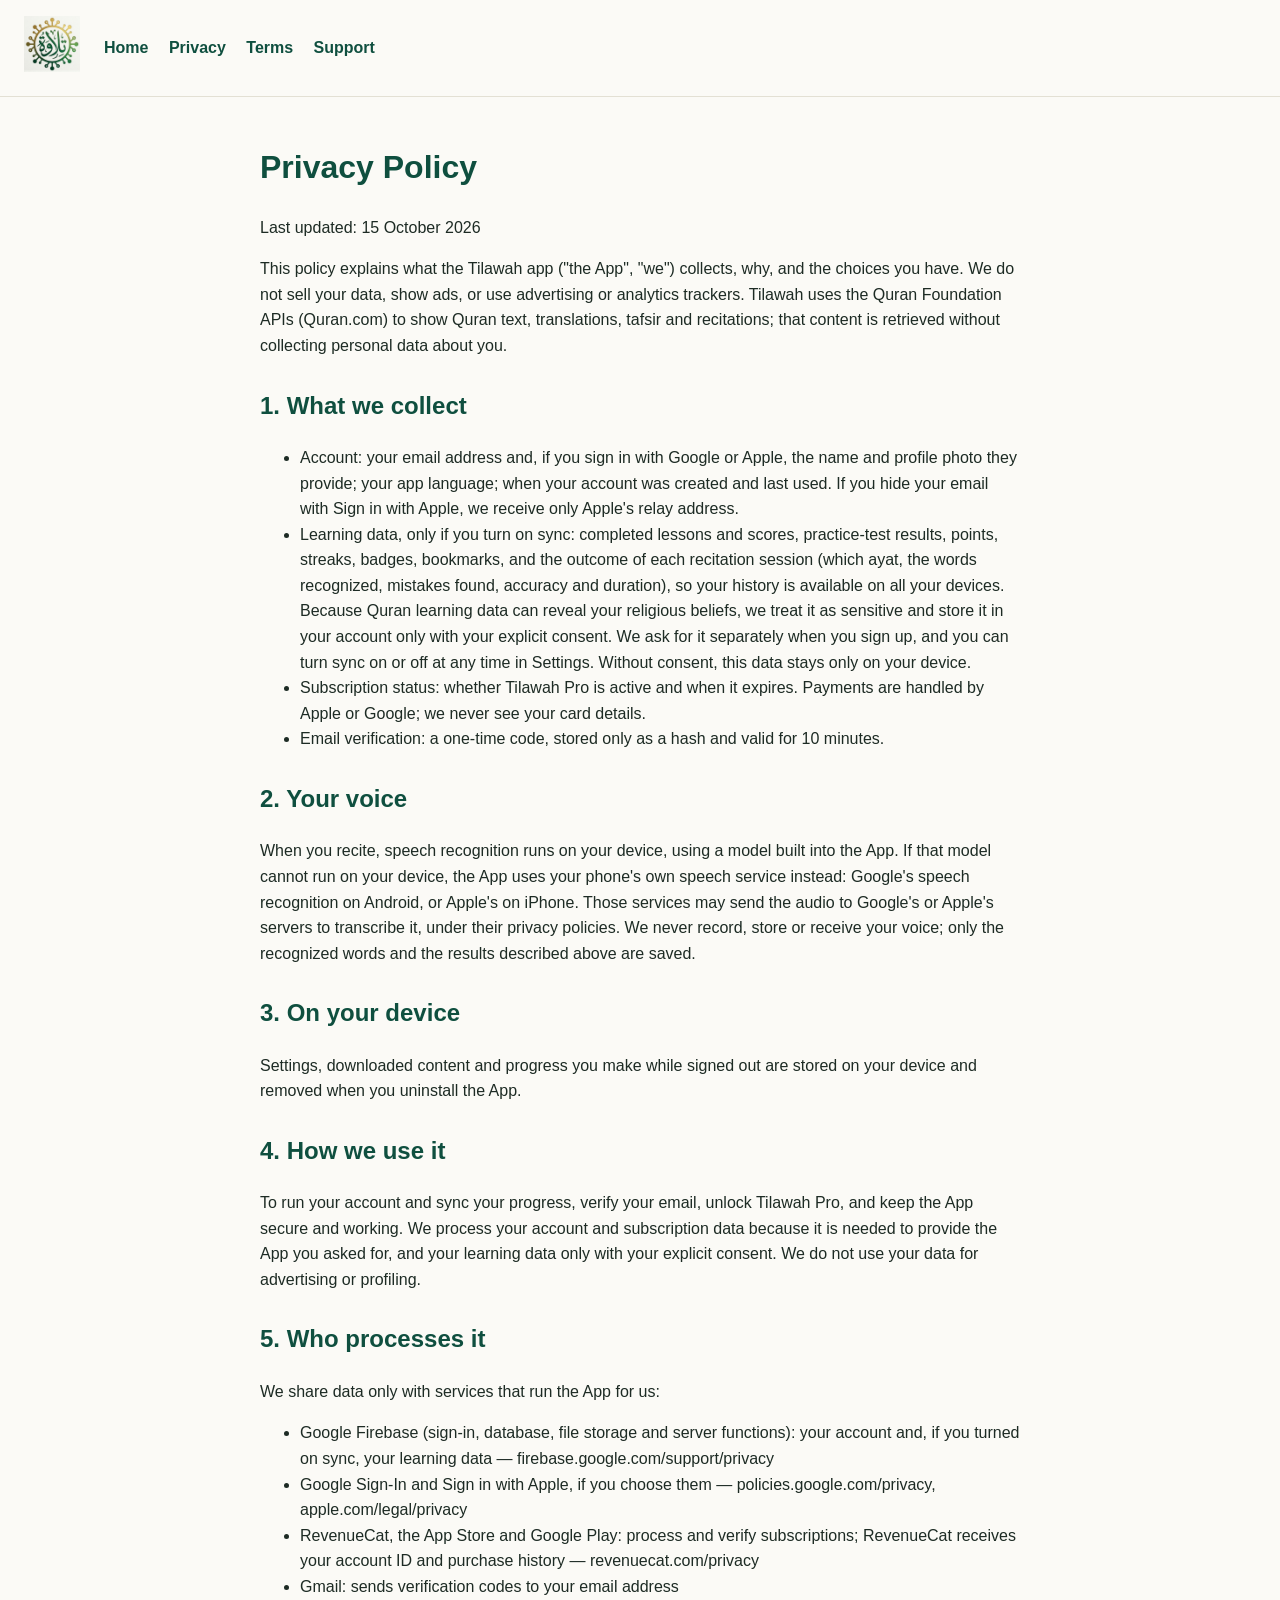
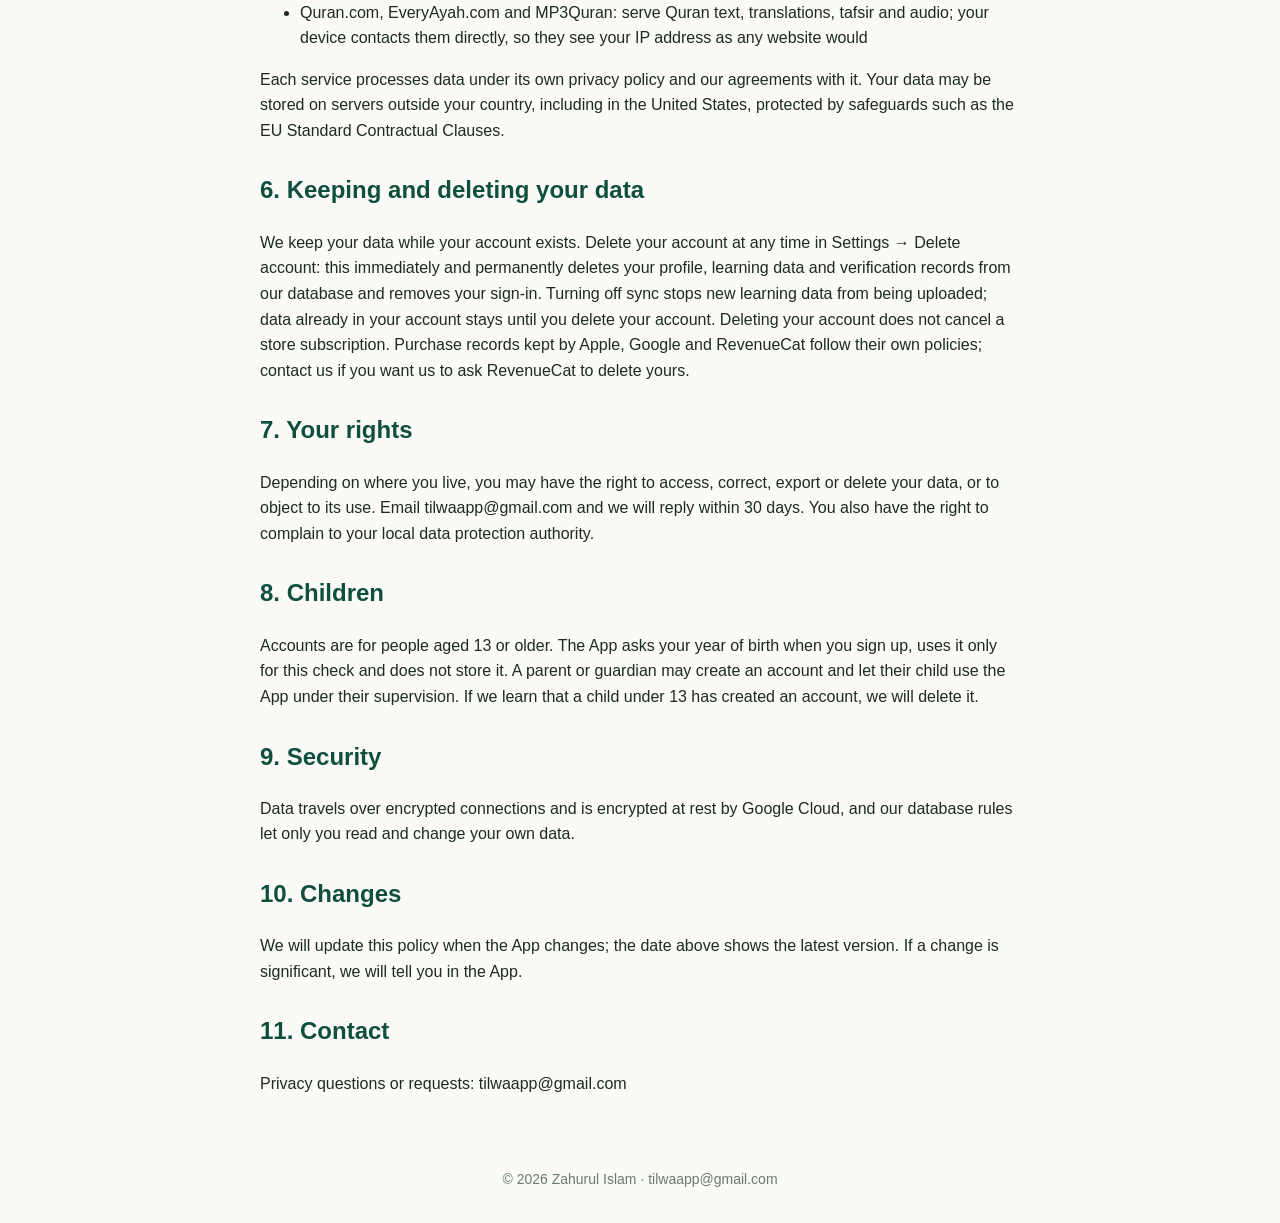
==== privacy.html @ fe8d3c19 "Tilawah AI website" ====
<!doctype html><html lang="en"><head><meta charset="utf-8"><meta name="viewport" content="width=device-width,initial-scale=1"><title>Privacy Policy – Tilawah AI</title><link rel="stylesheet" href="style.css"></head><body><header><a href="index.html"><img src="icon.png" alt="Tilawah AI" width="56"></a><nav><a href="index.html">Home</a> <a href="privacy.html">Privacy</a> <a href="terms.html">Terms</a> <a href="support.html">Support</a></nav></header><main><h1>Privacy Policy</h1><p>Last updated: 15 October 2026</p>
<p>This policy explains what the Tilawah app (&quot;the App&quot;, &quot;we&quot;) collects, why, and the choices you have. We do not sell your data, show ads, or use advertising or analytics trackers. Tilawah uses the Quran Foundation APIs (Quran.com) to show Quran text, translations, tafsir and recitations; that content is retrieved without collecting personal data about you.</p>
<h2>1. What we collect</h2>
<ul><li>Account: your email address and, if you sign in with Google or Apple, the name and profile photo they provide; your app language; when your account was created and last used. If you hide your email with Sign in with Apple, we receive only Apple&#x27;s relay address.</li>
<li>Learning data, only if you turn on sync: completed lessons and scores, practice-test results, points, streaks, badges, bookmarks, and the outcome of each recitation session (which ayat, the words recognized, mistakes found, accuracy and duration), so your history is available on all your devices. Because Quran learning data can reveal your religious beliefs, we treat it as sensitive and store it in your account only with your explicit consent. We ask for it separately when you sign up, and you can turn sync on or off at any time in Settings. Without consent, this data stays only on your device.</li>
<li>Subscription status: whether Tilawah Pro is active and when it expires. Payments are handled by Apple or Google; we never see your card details.</li>
<li>Email verification: a one-time code, stored only as a hash and valid for 10 minutes.</li>
</ul><h2>2. Your voice</h2>
<p>When you recite, speech recognition runs on your device, using a model built into the App. If that model cannot run on your device, the App uses your phone&#x27;s own speech service instead: Google&#x27;s speech recognition on Android, or Apple&#x27;s on iPhone. Those services may send the audio to Google&#x27;s or Apple&#x27;s servers to transcribe it, under their privacy policies. We never record, store or receive your voice; only the recognized words and the results described above are saved.</p>
<h2>3. On your device</h2>
<p>Settings, downloaded content and progress you make while signed out are stored on your device and removed when you uninstall the App.</p>
<h2>4. How we use it</h2>
<p>To run your account and sync your progress, verify your email, unlock Tilawah Pro, and keep the App secure and working. We process your account and subscription data because it is needed to provide the App you asked for, and your learning data only with your explicit consent. We do not use your data for advertising or profiling.</p>
<h2>5. Who processes it</h2>
<p>We share data only with services that run the App for us:</p>
<ul><li>Google Firebase (sign-in, database, file storage and server functions): your account and, if you turned on sync, your learning data — firebase.google.com/support/privacy</li>
<li>Google Sign-In and Sign in with Apple, if you choose them — policies.google.com/privacy, apple.com/legal/privacy</li>
<li>RevenueCat, the App Store and Google Play: process and verify subscriptions; RevenueCat receives your account ID and purchase history — revenuecat.com/privacy</li>
<li>Gmail: sends verification codes to your email address</li>
<li>Quran.com, EveryAyah.com and MP3Quran: serve Quran text, translations, tafsir and audio; your device contacts them directly, so they see your IP address as any website would</li>
</ul><p>Each service processes data under its own privacy policy and our agreements with it. Your data may be stored on servers outside your country, including in the United States, protected by safeguards such as the EU Standard Contractual Clauses.</p>
<h2>6. Keeping and deleting your data</h2>
<p>We keep your data while your account exists. Delete your account at any time in Settings → Delete account: this immediately and permanently deletes your profile, learning data and verification records from our database and removes your sign-in. Turning off sync stops new learning data from being uploaded; data already in your account stays until you delete your account. Deleting your account does not cancel a store subscription. Purchase records kept by Apple, Google and RevenueCat follow their own policies; contact us if you want us to ask RevenueCat to delete yours.</p>
<h2>7. Your rights</h2>
<p>Depending on where you live, you may have the right to access, correct, export or delete your data, or to object to its use. Email tilwaapp@gmail.com and we will reply within 30 days. You also have the right to complain to your local data protection authority.</p>
<h2>8. Children</h2>
<p>Accounts are for people aged 13 or older. The App asks your year of birth when you sign up, uses it only for this check and does not store it. A parent or guardian may create an account and let their child use the App under their supervision. If we learn that a child under 13 has created an account, we will delete it.</p>
<h2>9. Security</h2>
<p>Data travels over encrypted connections and is encrypted at rest by Google Cloud, and our database rules let only you read and change your own data.</p>
<h2>10. Changes</h2>
<p>We will update this policy when the App changes; the date above shows the latest version. If a change is significant, we will tell you in the App.</p>
<h2>11. Contact</h2>
<p>Privacy questions or requests: tilwaapp@gmail.com</p></main><footer>© 2026 Zahurul Islam · tilwaapp@gmail.com</footer></body></html>
---- style.css ----
body{font-family:-apple-system,Segoe UI,Roboto,sans-serif;margin:0;color:#1d2b24;background:#fbfaf6;line-height:1.6}header{display:flex;align-items:center;gap:24px;padding:16px 24px;border-bottom:1px solid #e3e0d4}nav a{margin-right:16px;color:#0f4f3f;text-decoration:none;font-weight:600}main{max-width:760px;margin:0 auto;padding:24px}h1{color:#0f4f3f}h2{color:#0f4f3f;margin-top:28px}a{color:#0f7a4f}footer{text-align:center;padding:32px;color:#6b7a72;font-size:14px}.hero{text-align:center;padding:40px 0}.hero img{width:180px}
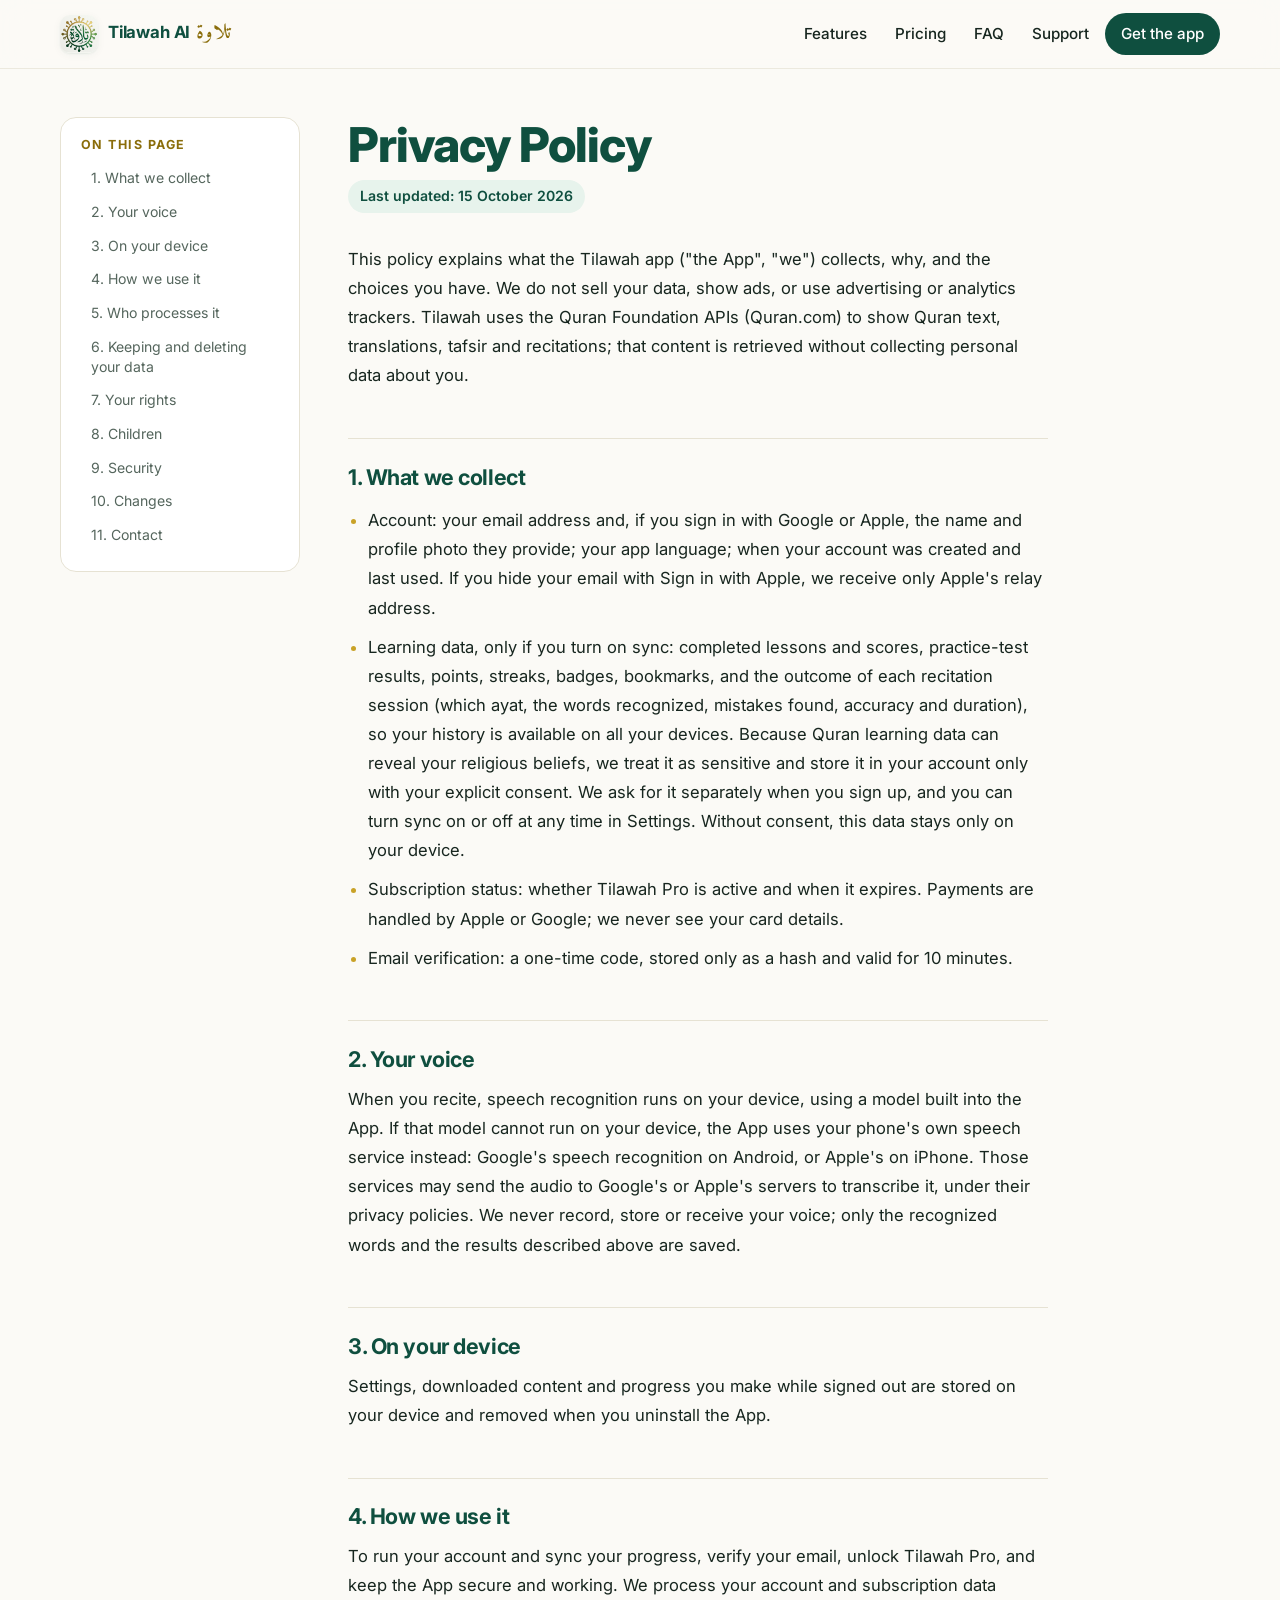
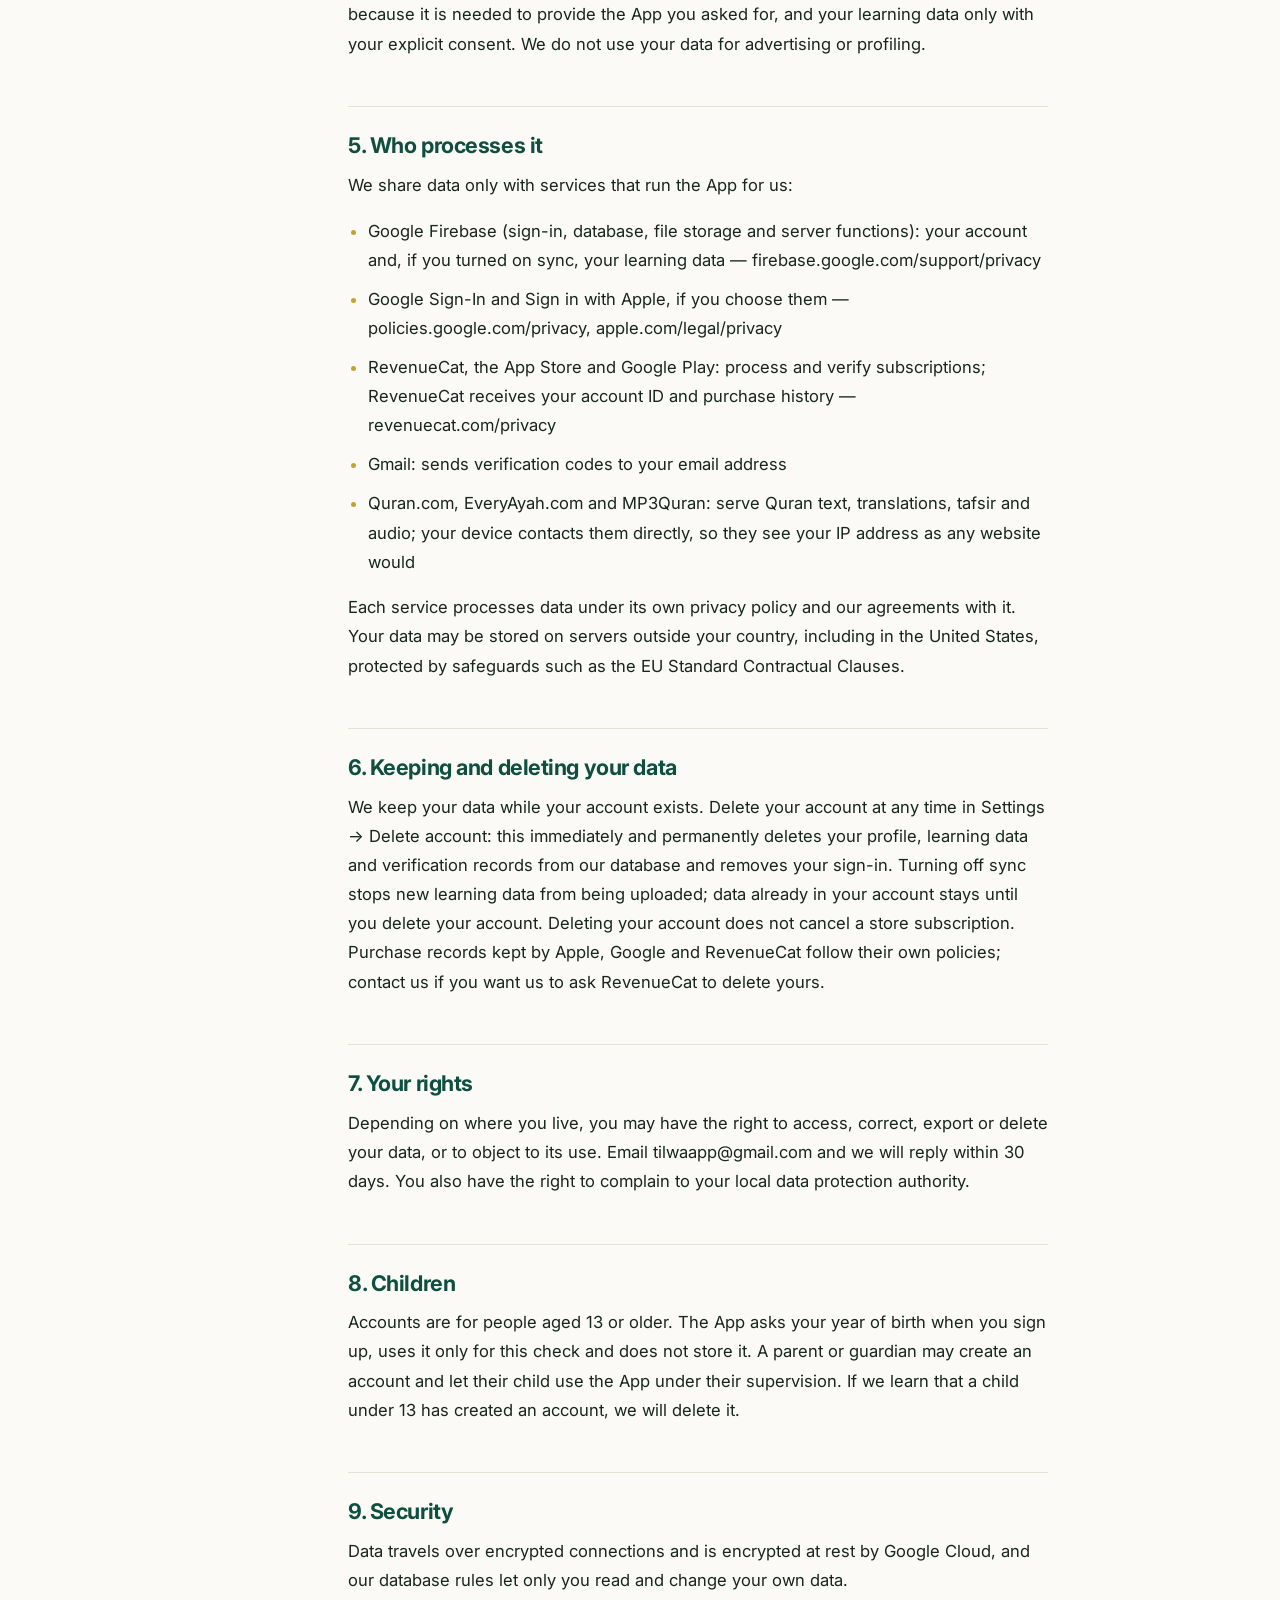
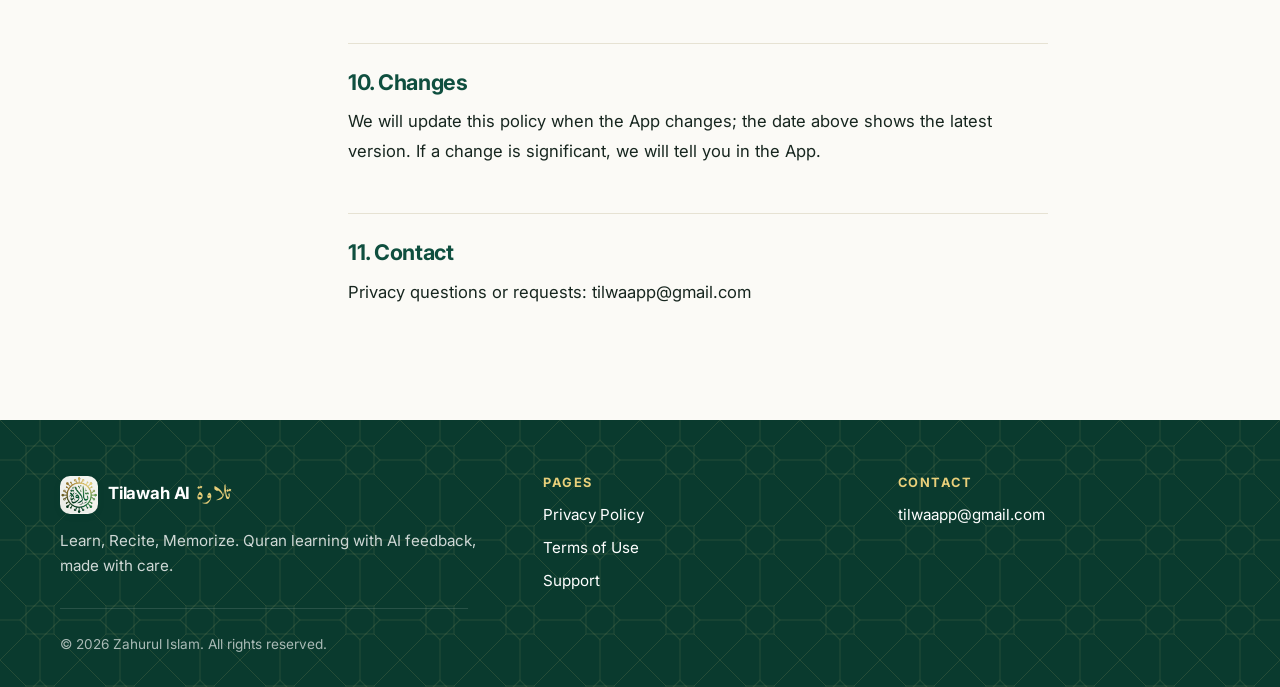
==== commit 0c3beb27: "Redesign website" ====
--- a/privacy.html
+++ b/privacy.html
@@ -1,17 +1,79 @@
-<!doctype html><html lang="en"><head><meta charset="utf-8"><meta name="viewport" content="width=device-width,initial-scale=1"><title>Privacy Policy – Tilawah AI</title><link rel="stylesheet" href="style.css"></head><body><header><a href="index.html"><img src="icon.png" alt="Tilawah AI" width="56"></a><nav><a href="index.html">Home</a> <a href="privacy.html">Privacy</a> <a href="terms.html">Terms</a> <a href="support.html">Support</a></nav></header><main><h1>Privacy Policy</h1><p>Last updated: 15 October 2026</p>
+<!doctype html>
+<html lang="en">
+<head>
+<meta charset="utf-8">
+<meta name="viewport" content="width=device-width,initial-scale=1">
+<title>Privacy Policy – Tilawah AI</title>
+<meta name="description" content="What the Tilawah AI app collects, why, and the choices you have.">
+<meta name="theme-color" content="#0F4F3F">
+<link rel="canonical" href="https://zahurul-islam.github.io/tilawah-app/privacy.html">
+<meta property="og:type" content="website">
+<meta property="og:site_name" content="Tilawah AI">
+<meta property="og:title" content="Privacy Policy – Tilawah AI">
+<meta property="og:description" content="What the Tilawah AI app collects, why, and the choices you have.">
+<meta property="og:url" content="https://zahurul-islam.github.io/tilawah-app/privacy.html">
+<meta property="og:image" content="https://zahurul-islam.github.io/tilawah-app/icon.png">
+<meta name="twitter:card" content="summary">
+<link rel="icon" type="image/png" href="icon.png">
+<link rel="apple-touch-icon" href="icon.png">
+<link rel="preconnect" href="https://fonts.googleapis.com">
+<link rel="preconnect" href="https://fonts.gstatic.com" crossorigin>
+<link rel="stylesheet" href="https://fonts.googleapis.com/css2?family=Amiri:wght@400;700&family=Inter:wght@400;500;600;700;800&display=swap">
+<link rel="stylesheet" href="style.css">
+</head>
+<body>
+<a class="skip-link" href="#main">Skip to content</a>
+
+<header class="site-header">
+  <div class="container nav">
+    <a class="brand" href="index.html" aria-label="Tilawah AI home">
+      <img src="icon.png" alt="" width="38" height="38">
+      <span>Tilawah AI <span class="ar" lang="ar">تلاوة</span></span>
+    </a>
+    <nav aria-label="Main">
+      <ul class="nav-links">
+        <li class="opt"><a href="index.html#features">Features</a></li>
+        <li class="opt"><a href="index.html#pricing">Pricing</a></li>
+        <li class="opt"><a href="index.html#faq">FAQ</a></li>
+        <li><a href="support.html">Support</a></li>
+        <li><a class="nav-cta" href="index.html#download">Get the app</a></li>
+      </ul>
+    </nav>
+  </div>
+</header>
+
+<main id="main">
+  <div class="container legal">
+    <nav class="toc" aria-label="On this page">
+      <h2>On this page</h2>
+      <ol>
+        <li><a href="#what-we-collect">1. What we collect</a></li>
+        <li><a href="#your-voice">2. Your voice</a></li>
+        <li><a href="#on-your-device">3. On your device</a></li>
+        <li><a href="#how-we-use-it">4. How we use it</a></li>
+        <li><a href="#who-processes-it">5. Who processes it</a></li>
+        <li><a href="#keeping-and-deleting-your-data">6. Keeping and deleting your data</a></li>
+        <li><a href="#your-rights">7. Your rights</a></li>
+        <li><a href="#children">8. Children</a></li>
+        <li><a href="#security">9. Security</a></li>
+        <li><a href="#changes">10. Changes</a></li>
+        <li><a href="#contact">11. Contact</a></li>
+      </ol>
+    </nav>
+    <article class="prose"><h1>Privacy Policy</h1><p>Last updated: 15 October 2026</p>
 <p>This policy explains what the Tilawah app (&quot;the App&quot;, &quot;we&quot;) collects, why, and the choices you have. We do not sell your data, show ads, or use advertising or analytics trackers. Tilawah uses the Quran Foundation APIs (Quran.com) to show Quran text, translations, tafsir and recitations; that content is retrieved without collecting personal data about you.</p>
-<h2>1. What we collect</h2>
+<h2 id="what-we-collect">1. What we collect</h2>
 <ul><li>Account: your email address and, if you sign in with Google or Apple, the name and profile photo they provide; your app language; when your account was created and last used. If you hide your email with Sign in with Apple, we receive only Apple&#x27;s relay address.</li>
 <li>Learning data, only if you turn on sync: completed lessons and scores, practice-test results, points, streaks, badges, bookmarks, and the outcome of each recitation session (which ayat, the words recognized, mistakes found, accuracy and duration), so your history is available on all your devices. Because Quran learning data can reveal your religious beliefs, we treat it as sensitive and store it in your account only with your explicit consent. We ask for it separately when you sign up, and you can turn sync on or off at any time in Settings. Without consent, this data stays only on your device.</li>
 <li>Subscription status: whether Tilawah Pro is active and when it expires. Payments are handled by Apple or Google; we never see your card details.</li>
 <li>Email verification: a one-time code, stored only as a hash and valid for 10 minutes.</li>
-</ul><h2>2. Your voice</h2>
+</ul><h2 id="your-voice">2. Your voice</h2>
 <p>When you recite, speech recognition runs on your device, using a model built into the App. If that model cannot run on your device, the App uses your phone&#x27;s own speech service instead: Google&#x27;s speech recognition on Android, or Apple&#x27;s on iPhone. Those services may send the audio to Google&#x27;s or Apple&#x27;s servers to transcribe it, under their privacy policies. We never record, store or receive your voice; only the recognized words and the results described above are saved.</p>
-<h2>3. On your device</h2>
+<h2 id="on-your-device">3. On your device</h2>
 <p>Settings, downloaded content and progress you make while signed out are stored on your device and removed when you uninstall the App.</p>
-<h2>4. How we use it</h2>
+<h2 id="how-we-use-it">4. How we use it</h2>
 <p>To run your account and sync your progress, verify your email, unlock Tilawah Pro, and keep the App secure and working. We process your account and subscription data because it is needed to provide the App you asked for, and your learning data only with your explicit consent. We do not use your data for advertising or profiling.</p>
-<h2>5. Who processes it</h2>
+<h2 id="who-processes-it">5. Who processes it</h2>
 <p>We share data only with services that run the App for us:</p>
 <ul><li>Google Firebase (sign-in, database, file storage and server functions): your account and, if you turned on sync, your learning data — firebase.google.com/support/privacy</li>
 <li>Google Sign-In and Sign in with Apple, if you choose them — policies.google.com/privacy, apple.com/legal/privacy</li>
@@ -19,15 +81,43 @@
 <li>Gmail: sends verification codes to your email address</li>
 <li>Quran.com, EveryAyah.com and MP3Quran: serve Quran text, translations, tafsir and audio; your device contacts them directly, so they see your IP address as any website would</li>
 </ul><p>Each service processes data under its own privacy policy and our agreements with it. Your data may be stored on servers outside your country, including in the United States, protected by safeguards such as the EU Standard Contractual Clauses.</p>
-<h2>6. Keeping and deleting your data</h2>
+<h2 id="keeping-and-deleting-your-data">6. Keeping and deleting your data</h2>
 <p>We keep your data while your account exists. Delete your account at any time in Settings → Delete account: this immediately and permanently deletes your profile, learning data and verification records from our database and removes your sign-in. Turning off sync stops new learning data from being uploaded; data already in your account stays until you delete your account. Deleting your account does not cancel a store subscription. Purchase records kept by Apple, Google and RevenueCat follow their own policies; contact us if you want us to ask RevenueCat to delete yours.</p>
-<h2>7. Your rights</h2>
+<h2 id="your-rights">7. Your rights</h2>
 <p>Depending on where you live, you may have the right to access, correct, export or delete your data, or to object to its use. Email tilwaapp@gmail.com and we will reply within 30 days. You also have the right to complain to your local data protection authority.</p>
-<h2>8. Children</h2>
+<h2 id="children">8. Children</h2>
 <p>Accounts are for people aged 13 or older. The App asks your year of birth when you sign up, uses it only for this check and does not store it. A parent or guardian may create an account and let their child use the App under their supervision. If we learn that a child under 13 has created an account, we will delete it.</p>
-<h2>9. Security</h2>
+<h2 id="security">9. Security</h2>
 <p>Data travels over encrypted connections and is encrypted at rest by Google Cloud, and our database rules let only you read and change your own data.</p>
-<h2>10. Changes</h2>
+<h2 id="changes">10. Changes</h2>
 <p>We will update this policy when the App changes; the date above shows the latest version. If a change is significant, we will tell you in the App.</p>
-<h2>11. Contact</h2>
-<p>Privacy questions or requests: tilwaapp@gmail.com</p></main><footer>© 2026 Zahurul Islam · tilwaapp@gmail.com</footer></body></html>+<h2 id="contact">11. Contact</h2>
+<p>Privacy questions or requests: tilwaapp@gmail.com</p></article>
+  </div>
+</main>
+
+<footer class="site-footer">
+  <div class="container">
+    <div class="footer-grid">
+      <div>
+        <a class="brand" href="index.html"><img src="icon.png" alt="" width="38" height="38"><span>Tilawah AI <span class="ar" lang="ar">تلاوة</span></span></a>
+        <p>Learn, Recite, Memorize. Quran learning with AI feedback, made with care.</p>
+      </div>
+      <nav aria-label="Footer">
+        <h2>Pages</h2>
+        <ul>
+          <li><a href="privacy.html">Privacy Policy</a></li>
+          <li><a href="terms.html">Terms of Use</a></li>
+          <li><a href="support.html">Support</a></li>
+        </ul>
+      </nav>
+      <div>
+        <h2>Contact</h2>
+        <ul><li><a href="mailto:tilwaapp@gmail.com">tilwaapp@gmail.com</a></li></ul>
+      </div>
+    </div>
+    <p class="copyright">© 2026 Zahurul Islam. All rights reserved.</p>
+  </div>
+</footer>
+</body>
+</html>
--- a/style.css
+++ b/style.css
@@ -1 +1,382 @@
-body{font-family:-apple-system,Segoe UI,Roboto,sans-serif;margin:0;color:#1d2b24;background:#fbfaf6;line-height:1.6}header{display:flex;align-items:center;gap:24px;padding:16px 24px;border-bottom:1px solid #e3e0d4}nav a{margin-right:16px;color:#0f4f3f;text-decoration:none;font-weight:600}main{max-width:760px;margin:0 auto;padding:24px}h1{color:#0f4f3f}h2{color:#0f4f3f;margin-top:28px}a{color:#0f7a4f}footer{text-align:center;padding:32px;color:#6b7a72;font-size:14px}.hero{text-align:center;padding:40px 0}.hero img{width:180px}+/* Tilawah AI — shared styles. No build step. */
+:root {
+  --deep: #0F4F3F;
+  --deep-2: #0A3A2E;
+  --mid: #1B8A5A;
+  --mint: #E7F3EC;
+  --gold: #C9A227;
+  --gold-text: #8A6D0B;   /* gold that passes AA on light bg */
+  --gold-light: #E8CF7A;  /* gold that passes AA on deep bg */
+  --bg: #FBFAF6;
+  --surface: #FFFFFF;
+  --ink: #17261F;
+  --muted: #55665D;
+  --line: #E6E2D3;
+  --radius: 20px;
+  --shadow-sm: 0 1px 2px rgba(15, 79, 63, .06), 0 2px 8px rgba(15, 79, 63, .05);
+  --shadow-lg: 0 24px 60px -20px rgba(10, 58, 46, .35), 0 8px 24px -12px rgba(10, 58, 46, .2);
+  --font: "Inter", system-ui, -apple-system, "Segoe UI", Roboto, sans-serif;
+  --arabic: "Amiri", "Scheherazade New", serif;
+  --max: 1160px;
+  /* 8-point star lattice (gold on light) */
+  --pattern: url("data:image/svg+xml,%3Csvg xmlns='http://www.w3.org/2000/svg' width='80' height='80' viewBox='0 0 80 80'%3E%3Cg fill='none' stroke='%23C9A227' stroke-opacity='.22' stroke-width='1'%3E%3Crect x='26' y='26' width='28' height='28'/%3E%3Crect x='26' y='26' width='28' height='28' transform='rotate(45 40 40)'/%3E%3Cpath d='M0 0l26 26M80 0L54 26M0 80l26-26M80 80L54 54M40 0v20.2M40 59.8V80M0 40h20.2M59.8 40H80'/%3E%3C/g%3E%3C/svg%3E");
+  /* same lattice, light strokes for dark sections */
+  --pattern-dark: url("data:image/svg+xml,%3Csvg xmlns='http://www.w3.org/2000/svg' width='80' height='80' viewBox='0 0 80 80'%3E%3Cg fill='none' stroke='%23E8CF7A' stroke-opacity='.12' stroke-width='1'%3E%3Crect x='26' y='26' width='28' height='28'/%3E%3Crect x='26' y='26' width='28' height='28' transform='rotate(45 40 40)'/%3E%3Cpath d='M0 0l26 26M80 0L54 26M0 80l26-26M80 80L54 54M40 0v20.2M40 59.8V80M0 40h20.2M59.8 40H80'/%3E%3C/g%3E%3C/svg%3E");
+}
+
+*, *::before, *::after { box-sizing: border-box; }
+html { scroll-behavior: smooth; scroll-padding-top: 88px; -webkit-text-size-adjust: 100%; }
+body {
+  margin: 0;
+  font-family: var(--font);
+  font-size: 1rem;
+  line-height: 1.65;
+  color: var(--ink);
+  background: var(--bg);
+  -webkit-font-smoothing: antialiased;
+  text-rendering: optimizeLegibility;
+}
+img, svg { display: block; max-width: 100%; }
+a { color: var(--mid); text-underline-offset: 3px; }
+a:hover { color: var(--deep); }
+:focus-visible { outline: 3px solid var(--gold); outline-offset: 3px; border-radius: 6px; }
+h1, h2, h3 { color: var(--deep); line-height: 1.15; letter-spacing: -.02em; margin: 0 0 .5em; }
+p { margin: 0 0 1em; }
+.ar { font-family: var(--arabic); font-weight: 700; }
+
+.skip-link {
+  position: absolute; left: 16px; top: -60px; z-index: 100;
+  background: var(--deep); color: #fff; padding: 10px 16px; border-radius: 10px;
+  text-decoration: none; font-weight: 600;
+}
+.skip-link:focus { top: 12px; color: #fff; }
+
+.container { width: min(100% - 40px, var(--max)); margin-inline: auto; }
+
+/* ---------- Navbar ---------- */
+.site-header {
+  position: sticky; top: 0; z-index: 50;
+  background: rgba(251, 250, 246, .78);
+  -webkit-backdrop-filter: saturate(180%) blur(14px);
+  backdrop-filter: saturate(180%) blur(14px);
+  border-bottom: 1px solid rgba(230, 226, 211, .7);
+}
+.nav { display: flex; align-items: center; justify-content: space-between; gap: 16px; height: 68px; }
+.brand { white-space: nowrap; display: flex; align-items: center; gap: 10px; text-decoration: none; color: var(--deep); font-weight: 700; font-size: 1.05rem; letter-spacing: -.01em; }
+.brand img { width: 38px; height: 38px; border-radius: 10px; box-shadow: var(--shadow-sm); }
+.brand .ar { font-size: 1.35rem; color: var(--gold-text); font-weight: 400; margin-left: 2px; }
+.nav-links { display: flex; align-items: center; gap: 4px; list-style: none; margin: 0; padding: 0; }
+.nav-links a {
+  display: block; white-space: nowrap; padding: 8px 12px; border-radius: 999px;
+  color: var(--ink); text-decoration: none; font-weight: 500; font-size: .95rem;
+  transition: background .2s, color .2s;
+}
+.nav-links a:hover { background: var(--mint); color: var(--deep); }
+.nav-links a[aria-current="page"] { color: var(--deep); background: var(--mint); }
+.nav-links .nav-cta { background: var(--deep); color: #fff; padding-inline: 16px; }
+.nav-links .nav-cta:hover { background: var(--mid); color: #fff; }
+@media (max-width: 720px) {
+  .nav-links .opt { display: none; }
+  .brand .ar { display: none; }
+  .nav-links a { padding-inline: 10px; font-size: .9rem; }
+}
+
+/* ---------- Buttons ---------- */
+.btn {
+  display: inline-flex; align-items: center; gap: 8px; padding: 12px 20px;
+  border-radius: 999px; font-weight: 600; text-decoration: none; transition: transform .2s, box-shadow .2s, background .2s;
+}
+.btn-primary { background: var(--deep); color: #fff; box-shadow: var(--shadow-sm); }
+.btn-primary:hover { background: var(--mid); color: #fff; transform: translateY(-1px); }
+.btn-ghost { color: var(--deep); border: 1px solid var(--line); background: var(--surface); }
+.btn-ghost:hover { border-color: var(--mid); }
+
+.store-row { display: flex; flex-wrap: wrap; gap: 12px; }
+.store-btn {
+  display: inline-flex; align-items: center; gap: 12px; min-width: 210px;
+  padding: 10px 18px 10px 14px; border-radius: 14px;
+  background: var(--deep-2); color: #fff; text-decoration: none;
+  border: 1px solid rgba(232, 207, 122, .35);
+  box-shadow: var(--shadow-sm);
+  transition: transform .2s, box-shadow .2s, border-color .2s;
+}
+.store-btn:hover { color: #fff; transform: translateY(-2px); box-shadow: var(--shadow-lg); border-color: var(--gold); }
+.store-btn svg { width: 26px; height: 26px; flex: none; fill: currentColor; }
+.store-btn span { display: flex; flex-direction: column; line-height: 1.2; }
+.store-btn small { font-size: .72rem; color: var(--gold-light); letter-spacing: .02em; }
+.store-btn strong { font-size: 1.1rem; font-weight: 600; letter-spacing: -.01em; }
+
+/* ---------- Hero ---------- */
+.hero {
+  position: relative; overflow: hidden;
+  padding: 56px 0 72px;
+  background:
+    radial-gradient(60% 50% at 85% 20%, rgba(27, 138, 90, .16), transparent 70%),
+    radial-gradient(45% 40% at 10% 90%, rgba(201, 162, 39, .16), transparent 70%),
+    var(--pattern), var(--bg);
+}
+.hero::after { /* fade pattern into next section */
+  content: ""; position: absolute; inset: auto 0 0; height: 120px;
+  background: linear-gradient(transparent, var(--bg)); pointer-events: none;
+}
+.hero-grid { position: relative; z-index: 1; display: grid; gap: 48px; align-items: center; }
+.eyebrow {
+  display: inline-flex; align-items: center; gap: 8px;
+  padding: 6px 14px; border-radius: 999px; margin-bottom: 20px;
+  background: rgba(255, 255, 255, .8); border: 1px solid var(--line);
+  font-size: .85rem; font-weight: 600; color: var(--gold-text);
+}
+.eyebrow .ar { font-size: 1.15rem; color: var(--deep); font-weight: 400; }
+.hero h1 { font-size: clamp(2.5rem, 7vw, 4.4rem); font-weight: 800; letter-spacing: -.035em; margin-bottom: 20px; }
+.grad {
+  background: linear-gradient(100deg, var(--mid) 10%, #A8841A 90%);
+  -webkit-background-clip: text; background-clip: text; color: transparent;
+}
+.hero .lead { font-size: clamp(1.05rem, 2.2vw, 1.25rem); color: var(--muted); max-width: 34em; margin-bottom: 32px; }
+.hero-note { margin: 18px 0 0; font-size: .9rem; color: var(--muted); }
+.hero-note strong { color: var(--deep); }
+@media (min-width: 960px) {
+  .hero { padding: 88px 0 112px; }
+  .hero-grid { grid-template-columns: 1.15fr .85fr; }
+}
+
+/* ---------- Phone mockup ---------- */
+.phone-wrap { display: grid; place-items: center; position: relative; }
+.phone-wrap::before { /* glow */
+  content: ""; position: absolute; width: 78%; aspect-ratio: 1; border-radius: 50%;
+  background: radial-gradient(circle, rgba(201, 162, 39, .35), rgba(27, 138, 90, .15) 50%, transparent 70%);
+  filter: blur(20px);
+}
+.phone {
+  position: relative; width: 290px; aspect-ratio: 9 / 19; padding: 12px;
+  border-radius: 46px; background: linear-gradient(145deg, #1d2a25, #07120e);
+  box-shadow: var(--shadow-lg), inset 0 0 0 2px rgba(255, 255, 255, .08);
+  animation: float 7s ease-in-out infinite;
+}
+.screen {
+  position: relative; height: 100%; border-radius: 36px; overflow: hidden;
+  display: flex; flex-direction: column;
+  background: var(--pattern-dark), linear-gradient(180deg, var(--deep) 0%, var(--deep-2) 100%);
+  color: #fff;
+}
+.notch { position: absolute; top: 8px; left: 50%; translate: -50% 0; width: 92px; height: 24px; border-radius: 20px; background: #050b09; }
+.statusbar { display: flex; justify-content: space-between; padding: 12px 22px 0; font-size: .68rem; font-weight: 600; opacity: .85; }
+.scr-head { text-align: center; padding: 26px 16px 10px; }
+.scr-head small { display: block; font-size: .62rem; letter-spacing: .14em; text-transform: uppercase; color: var(--gold-light); }
+.scr-head .ar { font-size: 1.5rem; font-weight: 400; line-height: 1.5; }
+.ayah-card {
+  margin: 4px 14px; padding: 14px 12px; border-radius: 18px;
+  background: rgba(255, 255, 255, .06); border: 1px solid rgba(232, 207, 122, .18);
+  direction: rtl; text-align: center;
+  font-family: var(--arabic); font-size: 1.32rem; line-height: 2.1;
+}
+.ayah-card + .ayah-card { margin-top: 8px; }
+.w { padding: 0 2px; border-radius: 6px; transition: background .3s; }
+.w.ok { color: #9BE3BD; }
+.w.fix { color: #FFE08A; background: rgba(201, 162, 39, .18); box-shadow: inset 0 -2px 0 var(--gold); }
+.w.now { color: #fff; background: rgba(27, 138, 90, .55); animation: now 2.4s ease-in-out infinite; }
+.ayah-num {
+  display: inline-grid; place-items: center; width: 1.6em; height: 1.6em; margin-inline: 4px;
+  font-size: .62em; border: 1px solid var(--gold-light); border-radius: 50%; color: var(--gold-light);
+  font-family: var(--font); vertical-align: middle;
+}
+.feedback {
+  margin: 12px 14px 0; display: flex; align-items: center; gap: 10px;
+  padding: 10px 12px; border-radius: 14px; background: rgba(255, 255, 255, .95); color: var(--ink);
+  font-size: .7rem; line-height: 1.35; box-shadow: 0 8px 20px rgba(0, 0, 0, .25);
+}
+.feedback [lang="ar"] { font-family: var(--arabic); font-size: 1.15em; }
+.feedback b { display: block; color: var(--deep); font-size: .74rem; }
+.ring {
+  flex: none; display: grid; place-items: center; width: 38px; height: 38px; border-radius: 50%;
+  background: conic-gradient(var(--mid) 0 94%, var(--line) 0); font-weight: 700; font-size: .66rem; color: var(--deep);
+}
+.ring::before { content: ""; grid-area: 1 / 1; width: 30px; height: 30px; border-radius: 50%; background: #fff; }
+.ring span { grid-area: 1 / 1; position: relative; }
+.rec { margin-top: auto; padding: 14px 0 26px; display: flex; flex-direction: column; align-items: center; gap: 12px; }
+.wave { display: flex; align-items: center; gap: 4px; height: 28px; }
+.wave i { width: 4px; height: 100%; border-radius: 4px; background: var(--gold-light); transform-origin: center; animation: wave 1.1s ease-in-out infinite; }
+.wave i:nth-child(2n) { animation-delay: -.3s; background: #9BE3BD; }
+.wave i:nth-child(3n) { animation-delay: -.6s; }
+.wave i:nth-child(5n) { animation-delay: -.85s; }
+.mic {
+  display: grid; place-items: center; width: 58px; height: 58px; border-radius: 50%;
+  background: linear-gradient(145deg, var(--gold-light), var(--gold)); color: var(--deep-2);
+  box-shadow: 0 0 0 0 rgba(232, 207, 122, .5); animation: pulse 2.2s ease-out infinite;
+}
+.mic svg { width: 24px; height: 24px; }
+
+/* ---------- Sections ---------- */
+.section { padding: 80px 0; }
+.section-head { max-width: 640px; margin: 0 auto 48px; text-align: center; }
+.kicker { display: inline-block; font-size: .8rem; font-weight: 700; letter-spacing: .14em; text-transform: uppercase; color: var(--gold-text); margin-bottom: 12px; }
+.section-head h2 { font-size: clamp(1.9rem, 4.5vw, 2.75rem); font-weight: 800; }
+.section-head p { color: var(--muted); font-size: 1.08rem; }
+@media (min-width: 960px) { .section { padding: 112px 0; } }
+
+/* Features */
+.features { display: grid; gap: 20px; }
+@media (min-width: 680px) { .features { grid-template-columns: repeat(2, 1fr); } }
+.card {
+  position: relative; padding: 28px; border-radius: var(--radius);
+  background: var(--surface); border: 1px solid var(--line); box-shadow: var(--shadow-sm);
+  transition: transform .3s, box-shadow .3s, border-color .3s;
+}
+.card:hover { transform: translateY(-4px); box-shadow: var(--shadow-lg); border-color: rgba(201, 162, 39, .5); }
+.card h3, .card .h3 { font-size: 1.25rem; margin-bottom: 8px; }
+.card p { color: var(--muted); margin: 0; }
+.icon {
+  display: grid; place-items: center; width: 52px; height: 52px; margin-bottom: 18px; border-radius: 16px;
+  background: linear-gradient(145deg, var(--mint), #fff); border: 1px solid rgba(27, 138, 90, .2); color: var(--deep);
+}
+.icon svg { width: 26px; height: 26px; fill: none; stroke: currentColor; stroke-width: 1.8; stroke-linecap: round; stroke-linejoin: round; }
+.badge {
+  position: absolute; top: 24px; right: 24px; padding: 4px 10px; border-radius: 999px;
+  font-size: .72rem; font-weight: 700; letter-spacing: .04em; text-transform: uppercase;
+}
+.badge-free { background: var(--mint); color: var(--deep); }
+.badge-pro { background: linear-gradient(135deg, #F6E7B0, var(--gold-light)); color: #4A3A05; }
+.chips { display: flex; flex-wrap: wrap; gap: 6px; margin: 14px 0 0; padding: 0; list-style: none; }
+.chips li { padding: 4px 10px; border-radius: 999px; background: var(--bg); border: 1px solid var(--line); font-size: .82rem; color: var(--deep); }
+
+/* Steps */
+.steps-section { background: var(--surface); border-block: 1px solid var(--line); }
+.steps { display: grid; gap: 20px; counter-reset: step; list-style: none; margin: 0; padding: 0; }
+@media (min-width: 860px) { .steps { grid-template-columns: repeat(3, 1fr); gap: 28px; } }
+.step { position: relative; padding: 28px; border-radius: var(--radius); background: var(--bg); border: 1px solid var(--line); }
+.step::before {
+  counter-increment: step; content: counter(step);
+  display: grid; place-items: center; width: 52px; height: 52px; margin-bottom: 18px;
+  clip-path: polygon(50% 0, 100% 50%, 50% 100%, 0 50%);
+  background: var(--deep); color: var(--gold-light); font-weight: 800; font-size: 1.1rem;
+}
+.step h3 { font-size: 1.2rem; }
+.step p { color: var(--muted); margin: 0; }
+
+/* Pricing */
+.pricing-section { position: relative; color: #fff; background: var(--pattern-dark), radial-gradient(70% 60% at 50% 0%, #17694F, var(--deep) 55%, var(--deep-2)); }
+.pricing-section .section-head h2 { color: #fff; }
+.pricing-section .section-head p { color: rgba(255, 255, 255, .78); }
+.pricing-section .kicker { color: var(--gold-light); }
+.plans { display: grid; gap: 24px; max-width: 880px; margin-inline: auto; }
+@media (min-width: 780px) { .plans { grid-template-columns: 1fr 1fr; } }
+.plan { display: flex; flex-direction: column; padding: 32px; border-radius: 24px; background: rgba(255, 255, 255, .06); border: 1px solid rgba(255, 255, 255, .14); }
+.plan h3 { color: #fff; font-size: 1.35rem; }
+.plan .price { font-size: 2.6rem; font-weight: 800; letter-spacing: -.03em; line-height: 1; margin: 10px 0 4px; }
+.plan .price small { font-size: 1rem; font-weight: 500; opacity: .8; }
+.plan .alt { color: rgba(255, 255, 255, .78); font-size: .95rem; margin-bottom: 24px; }
+.plan-pro { background: linear-gradient(160deg, #FFFDF6, #F7EFD3); color: var(--ink); border: 2px solid var(--gold); box-shadow: 0 30px 60px -20px rgba(0, 0, 0, .45); }
+.plan-pro h3 { color: var(--deep); }
+.plan-pro .alt { color: var(--muted); }
+.save { display: inline-block; margin-left: 6px; padding: 2px 8px; border-radius: 999px; background: var(--deep); color: var(--gold-light); font-size: .75rem; font-weight: 700; }
+.ticks { list-style: none; margin: 0 0 8px; padding: 0; display: grid; gap: 12px; }
+.ticks li { display: flex; gap: 10px; align-items: flex-start; }
+.ticks svg { flex: none; width: 20px; height: 20px; margin-top: 3px; fill: none; stroke: currentColor; stroke-width: 2.4; stroke-linecap: round; stroke-linejoin: round; }
+.plan .ticks .yes svg { color: var(--gold-light); }
+.plan-pro .ticks .yes svg { color: var(--mid); }
+.ticks .no { opacity: .7; }
+.fine { max-width: 720px; margin: 32px auto 0; text-align: center; font-size: .85rem; color: rgba(255, 255, 255, .72); }
+.fine a { color: var(--gold-light); }
+
+/* FAQ */
+.faq { max-width: 780px; margin-inline: auto; display: grid; gap: 12px; }
+.faq details { border-radius: 16px; background: var(--surface); border: 1px solid var(--line); transition: border-color .2s, box-shadow .2s; }
+.faq details[open] { border-color: rgba(27, 138, 90, .4); box-shadow: var(--shadow-sm); }
+.faq summary {
+  display: flex; justify-content: space-between; align-items: center; gap: 16px;
+  padding: 20px 22px; cursor: pointer; list-style: none; font-weight: 600; color: var(--deep);
+}
+.faq summary::-webkit-details-marker { display: none; }
+.faq summary::after {
+  content: ""; flex: none; width: 10px; height: 10px; margin-right: 4px;
+  border-right: 2px solid var(--mid); border-bottom: 2px solid var(--mid);
+  transform: rotate(45deg) translateY(-3px); transition: transform .25s;
+}
+.faq details[open] summary::after { transform: rotate(-135deg) translateY(-3px); }
+.faq details > div { padding: 0 22px 20px; color: var(--muted); }
+.faq details > div p:last-child { margin: 0; }
+
+/* CTA */
+.cta {
+  position: relative; overflow: hidden; text-align: center; padding: 56px 24px; border-radius: 28px;
+  background: var(--pattern), linear-gradient(135deg, #FFFDF6, var(--mint));
+  border: 1px solid var(--line);
+}
+.cta .ar { font-size: clamp(2.6rem, 8vw, 4rem); color: var(--deep); font-weight: 400; line-height: 1.4; }
+.cta h2 { font-size: clamp(1.6rem, 4vw, 2.3rem); }
+.cta p { color: var(--muted); }
+.cta .store-row { justify-content: center; margin-top: 24px; }
+
+/* ---------- Page header (inner pages) ---------- */
+.page-hero { padding: 56px 0 40px; background: radial-gradient(60% 80% at 80% 0%, rgba(27, 138, 90, .12), transparent 70%), var(--pattern), var(--bg); border-bottom: 1px solid var(--line); }
+.page-hero h1 { font-size: clamp(2.2rem, 6vw, 3.2rem); font-weight: 800; margin: 0 0 8px; }
+.page-hero p { color: var(--muted); font-size: 1.1rem; margin: 0; max-width: 40em; }
+
+/* Support cards */
+.support-grid { display: grid; gap: 20px; padding: 48px 0 88px; }
+@media (min-width: 760px) { .support-grid { grid-template-columns: repeat(2, 1fr); } }
+.support-grid .card { display: flex; flex-direction: column; }
+.support-grid .card p + p, .support-grid .card .path + p { margin-top: 12px; }
+.support-grid .card .btn { align-self: flex-start; margin-top: 20px; }
+.card-wide { border-color: rgba(27, 138, 90, .35); background: linear-gradient(145deg, #fff, var(--mint)); }
+@media (min-width: 760px) { .card-wide { grid-column: 1 / -1; } }
+.path { display: grid; gap: 10px; margin: 16px 0 0; padding: 0; list-style: none; }
+.path li { padding: 12px 14px; border-radius: 12px; background: var(--bg); border: 1px solid var(--line); font-size: .95rem; }
+.path b { display: block; font-size: .78rem; letter-spacing: .08em; text-transform: uppercase; color: var(--gold-text); margin-bottom: 2px; }
+.crumbs { color: var(--deep); font-weight: 600; }
+.crumbs .sep { color: var(--gold-text); margin: 0 4px; }
+.note { display: flex; gap: 10px; align-items: flex-start; margin-top: 16px; padding: 12px 14px; border-radius: 12px; background: #FFF8E3; border: 1px solid #EEDDA0; color: #4A3A05; font-size: .9rem; }
+
+/* ---------- Legal pages ---------- */
+.legal { display: grid; gap: 48px; padding: 48px 0 96px; }
+.toc { display: none; }
+@media (min-width: 1000px) {
+  .legal { grid-template-columns: 240px minmax(0, 1fr); align-items: start; }
+  .toc { display: block; position: sticky; top: 96px; max-height: calc(100vh - 120px); overflow: auto; padding: 20px; border-radius: 16px; background: var(--surface); border: 1px solid var(--line); }
+}
+.toc h2 { font-size: .78rem; letter-spacing: .12em; text-transform: uppercase; color: var(--gold-text); margin: 0 0 10px; }
+.toc ol { list-style: none; margin: 0; padding: 0; display: grid; gap: 2px; }
+.toc a { display: block; padding: 6px 10px; border-radius: 8px; color: var(--muted); text-decoration: none; font-size: .88rem; line-height: 1.4; }
+.toc a:hover { background: var(--mint); color: var(--deep); }
+.prose { max-width: 70ch; font-size: 1.04rem; line-height: 1.75; }
+.prose > h1 { font-size: clamp(2.2rem, 6vw, 3rem); font-weight: 800; margin-bottom: 8px; }
+.prose > h1 + p { display: inline-block; padding: 4px 12px; border-radius: 999px; background: var(--mint); color: var(--deep); font-size: .88rem; font-weight: 600; margin-bottom: 32px; }
+.prose h2 { font-size: 1.35rem; margin: 2.2em 0 .6em; padding-top: 1.2em; border-top: 1px solid var(--line); }
+.prose ul { padding-left: 1.2em; }
+.prose li { margin-bottom: .6em; }
+.prose li::marker { color: var(--gold); }
+
+/* ---------- Footer ---------- */
+.site-footer { color: rgba(255, 255, 255, .8); background: var(--pattern-dark), var(--deep-2); padding: 56px 0 32px; font-size: .95rem; }
+.footer-grid { display: grid; gap: 32px; }
+@media (min-width: 760px) { .footer-grid { grid-template-columns: 1.4fr 1fr 1fr; } }
+.site-footer .brand { color: #fff; }
+.site-footer .brand .ar { color: var(--gold-light); display: inline; }
+.site-footer h2 { font-size: .8rem; letter-spacing: .12em; text-transform: uppercase; color: var(--gold-light); margin-bottom: 12px; }
+.site-footer ul { list-style: none; margin: 0; padding: 0; display: grid; gap: 8px; }
+.site-footer a { color: #fff; text-decoration: none; }
+.site-footer a:hover { color: var(--gold-light); text-decoration: underline; }
+.site-footer p { margin: 14px 0 0; max-width: 30em; }
+.copyright { margin-top: 40px; padding-top: 24px; border-top: 1px solid rgba(255, 255, 255, .12); font-size: .85rem; color: rgba(255, 255, 255, .65); }
+
+/* ---------- Motion ---------- */
+@keyframes rise { from { opacity: 0; transform: translateY(18px); } to { opacity: 1; transform: none; } }
+@keyframes float { 0%, 100% { transform: translateY(0) rotate(-1.5deg); } 50% { transform: translateY(-12px) rotate(-.5deg); } }
+@keyframes wave { 0%, 100% { transform: scaleY(.3); } 50% { transform: scaleY(1); } }
+@keyframes pulse { 0% { box-shadow: 0 0 0 0 rgba(232, 207, 122, .55); } 80%, 100% { box-shadow: 0 0 0 18px rgba(232, 207, 122, 0); } }
+@keyframes now { 0%, 100% { background: rgba(27, 138, 90, .35); } 50% { background: rgba(27, 138, 90, .75); } }
+
+.rise { animation: rise .8s cubic-bezier(.2, .7, .2, 1) both; }
+.d1 { animation-delay: .08s; } .d2 { animation-delay: .16s; } .d3 { animation-delay: .24s; } .d4 { animation-delay: .32s; }
+
+/* Scroll reveal where supported (progressive; content is visible otherwise) */
+@supports (animation-timeline: view()) {
+  .reveal { animation: rise linear both; animation-timeline: view(); animation-range: entry 0% entry 35%; }
+}
+
+@media (prefers-reduced-motion: reduce) {
+  html { scroll-behavior: auto; }
+  *, *::before, *::after { animation: none !important; transition: none !important; }
+}
+
+.sr-only { position: absolute; width: 1px; height: 1px; padding: 0; margin: -1px; overflow: hidden; clip: rect(0 0 0 0); white-space: nowrap; border: 0; }
